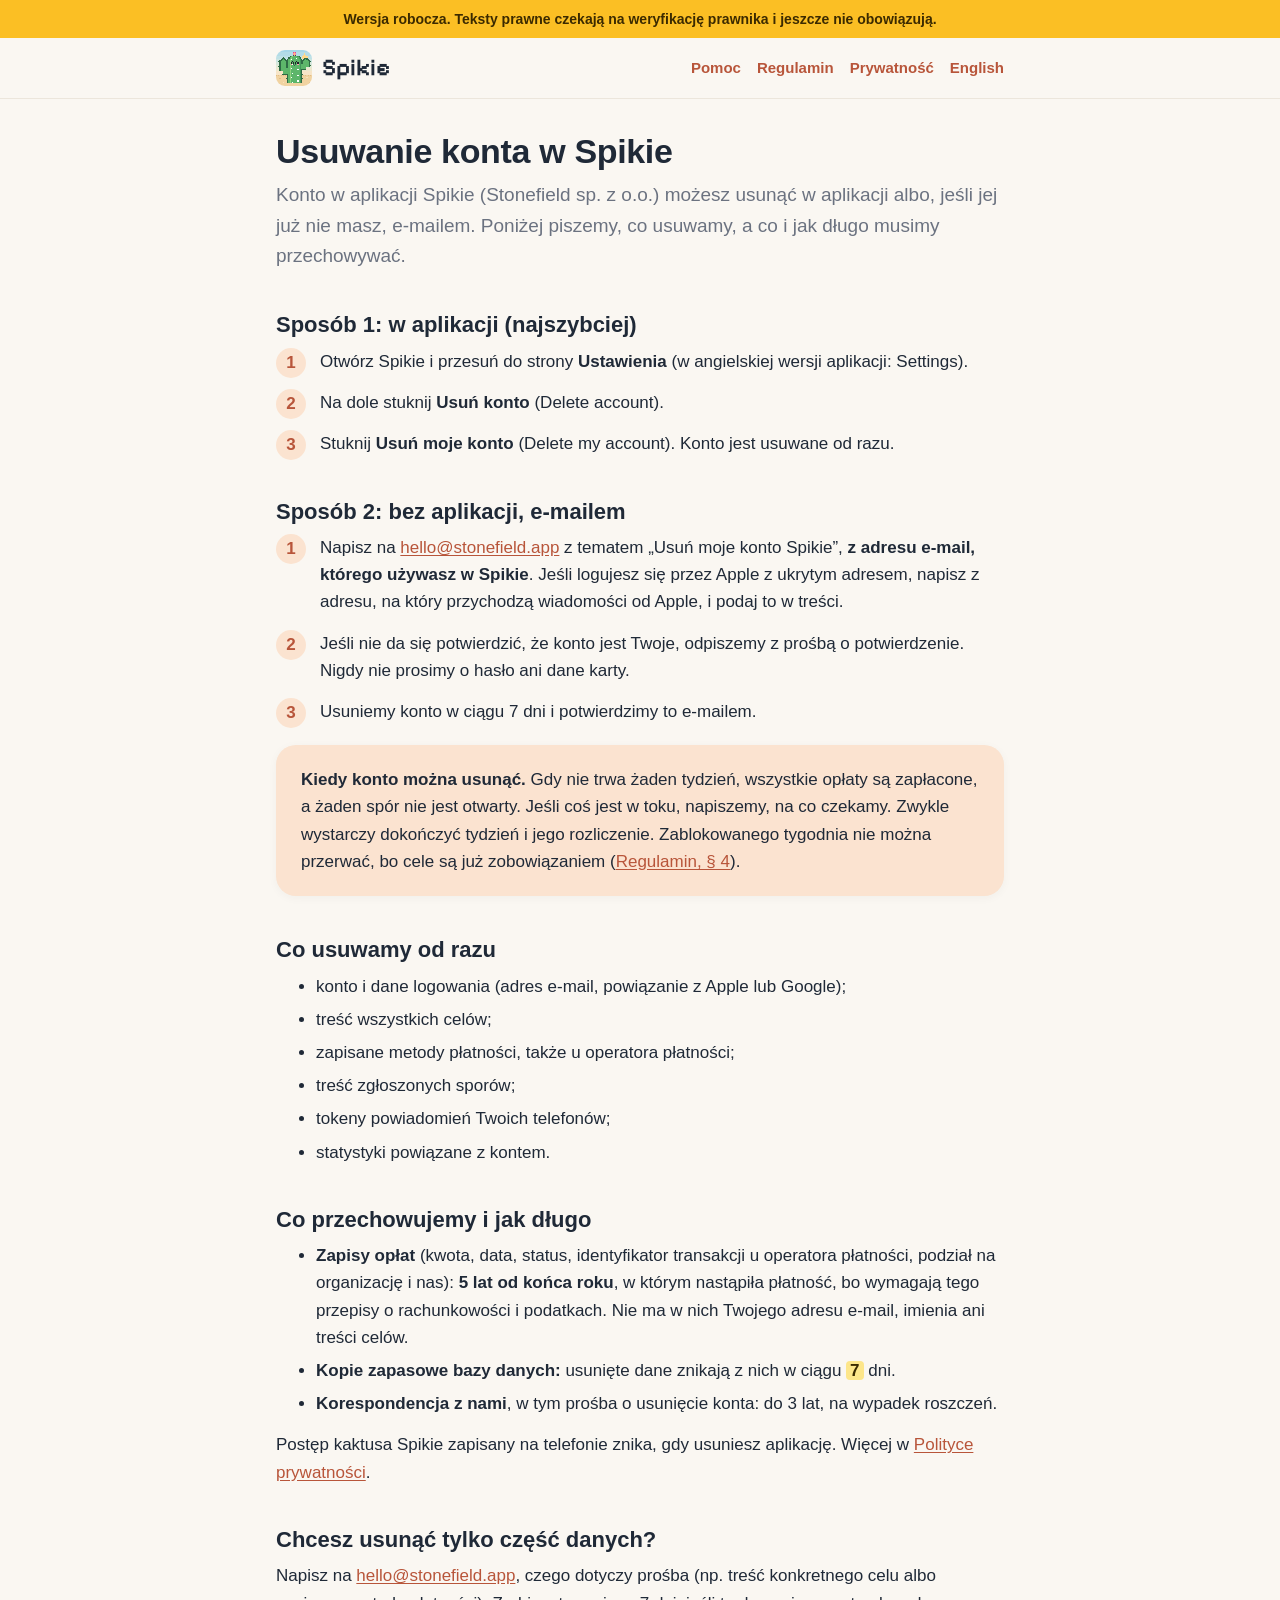
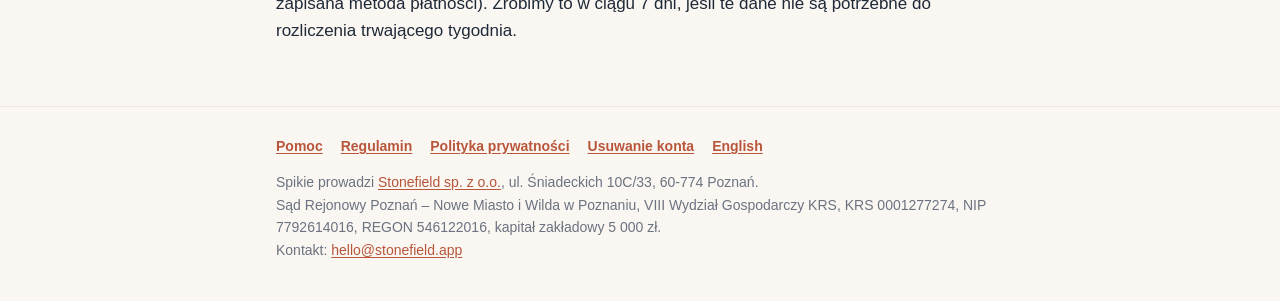
==== delete-account/index.html @ 09e52e98 "Update pages" ====
<!doctype html>
<html lang="pl">
<head>
<meta charset="utf-8">
<meta name="viewport" content="width=device-width, initial-scale=1">
<meta name="robots" content="noindex">
<title>Usuwanie konta · Spikie</title>
<meta name="description" content="Jak usunąć konto Spikie, także bez aplikacji, oraz które dane usuwamy, a które i jak długo przechowujemy.">
<link rel="icon" href="/assets/favicon.png">
<link rel="apple-touch-icon" href="/assets/apple-touch-icon.png">
<link rel="stylesheet" href="/assets/site.css">
</head>
<body>
<a class="skip" href="#main">Przejdź do treści</a>
<div class="draft">Wersja robocza. Teksty prawne czekają na weryfikację prawnika i jeszcze nie obowiązują.</div>
<header class="site-header">
  <div class="wrap">
    <a class="brand" href="/"><img src="/assets/spikie.png" alt="" width="36" height="36"><span>Spikie</span></a>
    <nav aria-label="Menu">
      <a href="/support/">Pomoc</a>
      <a href="/terms/">Regulamin</a>
      <a href="/privacy/">Prywatność</a>
      <a href="/en/delete-account/" lang="en" hreflang="en">English</a>
    </nav>
  </div>
</header>

<main id="main" class="wrap">
  <h1>Usuwanie konta w Spikie</h1>
  <p class="lead">Konto w aplikacji Spikie (Stonefield sp. z o.o.) możesz usunąć w aplikacji albo, jeśli jej już nie
    masz, e-mailem. Poniżej piszemy, co usuwamy, a co i jak długo musimy przechowywać.</p>

  <h2>Sposób 1: w aplikacji (najszybciej)</h2>
  <ol class="steps">
    <li>Otwórz Spikie i przesuń do strony <strong>Ustawienia</strong> (w angielskiej wersji aplikacji: Settings).</li>
    <li>Na dole stuknij <strong>Usuń konto</strong> (Delete account).</li>
    <li>Stuknij <strong>Usuń moje konto</strong> (Delete my account). Konto jest usuwane od razu.</li>
  </ol>

  <h2>Sposób 2: bez aplikacji, e-mailem</h2>
  <ol class="steps">
    <li>Napisz na <a href="mailto:hello@stonefield.app?subject=Usu%C5%84%20moje%20konto%20Spikie">hello@stonefield.app</a>
      z tematem „Usuń moje konto Spikie”, <strong>z adresu e-mail, którego używasz w Spikie</strong>. Jeśli logujesz się
      przez Apple z ukrytym adresem, napisz z adresu, na który przychodzą wiadomości od Apple, i podaj to w treści.</li>
    <li>Jeśli nie da się potwierdzić, że konto jest Twoje, odpiszemy z prośbą o potwierdzenie. Nigdy nie prosimy o
      hasło ani dane karty.</li>
    <li>Usuniemy konto w ciągu 7 dni i potwierdzimy to e-mailem.</li>
  </ol>

  <div class="card tint">
    <p><strong>Kiedy konto można usunąć.</strong> Gdy nie trwa żaden tydzień, wszystkie opłaty są zapłacone, a żaden
      spór nie jest otwarty. Jeśli coś jest w toku, napiszemy, na co czekamy. Zwykle wystarczy dokończyć tydzień i jego
      rozliczenie. Zablokowanego tygodnia nie można przerwać, bo cele są już zobowiązaniem
      (<a href="/terms/#tydzien">Regulamin, § 4</a>).</p>
  </div>

  <h2>Co usuwamy od razu</h2>
  <ul>
    <li>konto i dane logowania (adres e-mail, powiązanie z Apple lub Google);</li>
    <li>treść wszystkich celów;</li>
    <li>zapisane metody płatności, także u operatora płatności;</li>
    <li>treść zgłoszonych sporów;</li>
    <li>tokeny powiadomień Twoich telefonów;</li>
    <li>statystyki powiązane z kontem.</li>
  </ul>

  <h2>Co przechowujemy i jak długo</h2>
  <ul>
    <li><strong>Zapisy opłat</strong> (kwota, data, status, identyfikator transakcji u operatora płatności, podział na
      organizację i nas): <strong>5 lat od końca roku</strong>, w którym nastąpiła płatność, bo wymagają tego przepisy
      o rachunkowości i podatkach. Nie ma w nich Twojego adresu e-mail, imienia ani treści celów.</li>
    <li><strong>Kopie zapasowe bazy danych:</strong> usunięte dane znikają z nich w ciągu <mark class="todo">7</mark> dni.</li>
    <li><strong>Korespondencja z nami</strong>, w tym prośba o usunięcie konta: do 3 lat, na wypadek roszczeń.</li>
  </ul>
  <p>Postęp kaktusa Spikie zapisany na telefonie znika, gdy usuniesz aplikację. Więcej w
    <a href="/privacy/#okres">Polityce prywatności</a>.</p>

  <h2>Chcesz usunąć tylko część danych?</h2>
  <p>Napisz na <a href="mailto:hello@stonefield.app">hello@stonefield.app</a>, czego dotyczy prośba (np. treść
    konkretnego celu albo zapisana metoda płatności). Zrobimy to w ciągu 7 dni, jeśli te dane nie są potrzebne do
    rozliczenia trwającego tygodnia.</p>
</main>

<footer class="site-footer">
  <div class="wrap">
    <div class="links">
      <a href="/support/">Pomoc</a>
      <a href="/terms/">Regulamin</a>
      <a href="/privacy/">Polityka prywatności</a>
      <a href="/delete-account/">Usuwanie konta</a>
      <a href="/en/delete-account/" lang="en" hreflang="en">English</a>
    </div>
    <address>
      Spikie prowadzi <a href="https://stonefield.app/">Stonefield sp. z o.o.</a>, ul. Śniadeckich 10C/33, 60-774 Poznań.<br>
      Sąd Rejonowy Poznań – Nowe Miasto i Wilda w Poznaniu, VIII Wydział Gospodarczy KRS, KRS 0001277274,
      NIP 7792614016, REGON 546122016, kapitał zakładowy 5 000 zł.<br>
      Kontakt: <a href="mailto:hello@stonefield.app">hello@stonefield.app</a>
    </address>
  </div>
</footer>
</body>
</html>
---- assets/site.css ----
/* Spikie website. Colours and shapes follow the app's "Soft & Friendly" tokens (docs/spec.md). Light only, like
   the app. No web fonts except the pixel wordmark, which is served from here (never from Google, so no visitor
   data leaves the site). */

@font-face {
  font-family: "Pixelify Sans";
  src: url("/assets/PixelifySans-SemiBold.ttf") format("truetype");
  font-weight: 600;
  font-display: swap;
}

:root {
  --bg: #FAF7F2;
  --card: #FFFFFF;
  --text: #1F2937;
  --text-2: #6B7280;
  --border: #ECE6DC;
  --primary: #E07A5F;
  --button: #B8553A;
  --peach: #FBE3D0;
  --success: #2E7D5B;
  --success-tint: #DDEFE6;
  --warning: #FBBF24;
  --radius: 20px;
  --font: -apple-system, BlinkMacSystemFont, "Segoe UI", Roboto, Inter, "Helvetica Neue", Arial, sans-serif;
  color-scheme: light;
}

* { box-sizing: border-box; }

html { -webkit-text-size-adjust: 100%; }

body {
  margin: 0;
  background: var(--bg);
  color: var(--text);
  font: 400 17px/1.6 var(--font);
}

a { color: var(--button); text-underline-offset: 2px; }
a:hover { text-decoration-thickness: 2px; }
:focus-visible { outline: 3px solid var(--primary); outline-offset: 2px; border-radius: 4px; }

.skip { position: absolute; left: -9999px; }
.skip:focus { left: 16px; top: 8px; background: var(--card); padding: 8px 12px; z-index: 10; }

.wrap { max-width: 760px; margin: 0 auto; padding: 0 16px; }

/* Header */
.site-header { border-bottom: 1px solid var(--border); background: var(--bg); }
.site-header .wrap { display: flex; align-items: center; gap: 16px; flex-wrap: wrap; padding-top: 12px; padding-bottom: 12px; }
.brand { display: flex; align-items: center; gap: 10px; text-decoration: none; color: var(--text); margin-right: auto; }
.brand img { width: 36px; height: 36px; border-radius: 9px; image-rendering: pixelated; }
.brand span { font: 600 24px/1 "Pixelify Sans", var(--font); }
.site-header nav { display: flex; gap: 4px 16px; flex-wrap: wrap; font-size: 15px; font-weight: 600; }
.site-header nav a { text-decoration: none; }
.site-header nav a[aria-current="page"] { color: var(--text); }

/* Draft banner: removed before launch (scripts/check-site.py --release fails while it's there) */
.draft { background: var(--warning); color: #3B2A00; font-size: 14px; font-weight: 600; text-align: center; padding: 8px 16px; }

main.wrap { padding-top: 32px; padding-bottom: 48px; }
h1 { font-size: 34px; line-height: 1.2; margin: 0 0 8px; letter-spacing: -0.01em; }
h2 { font-size: 22px; line-height: 1.3; margin: 40px 0 8px; }
h3 { font-size: 18px; margin: 24px 0 4px; }
p, ul, ol { margin: 0 0 14px; }
li { margin-bottom: 6px; }
.lead { font-size: 19px; color: var(--text-2); }
.meta { font-size: 14px; color: var(--text-2); }

.card { background: var(--card); border: 1px solid var(--border); border-radius: var(--radius); padding: 20px 24px; margin: 20px 0; box-shadow: 0 2px 10px rgba(31, 41, 55, 0.04); }
.card > :last-child { margin-bottom: 0; }
.card h2.first { margin-top: 0; }
.card.tint { background: var(--peach); border-color: transparent; }
.card.ok { background: var(--success-tint); border-color: transparent; }

.button { display: inline-block; background: var(--button); color: #fff; font-weight: 600; text-decoration: none; border-radius: 999px; padding: 12px 22px; }
.button:hover { background: #9E4630; }

table { width: 100%; border-collapse: collapse; font-size: 15px; margin: 0 0 16px; }
th, td { text-align: left; vertical-align: top; padding: 8px 10px; border-bottom: 1px solid var(--border); }
th { font-weight: 600; background: #F4EFE7; }
.table-scroll { overflow-x: auto; }

/* Home */
.hero { display: flex; gap: 24px; align-items: center; }
.hero img { width: 120px; height: 120px; border-radius: 28px; image-rendering: pixelated; flex: none; }
.steps { counter-reset: step; list-style: none; padding: 0; }
.steps li { counter-increment: step; position: relative; padding-left: 44px; margin-bottom: 14px; }
.steps li::before { content: counter(step); position: absolute; left: 0; top: 0; width: 30px; height: 30px; border-radius: 50%; background: var(--peach); color: var(--button); font-weight: 700; text-align: center; line-height: 30px; }

/* Legal documents */
.toc { font-size: 15px; }
.toc ol { padding-left: 22px; margin: 0; }
.legal-doc h2 { scroll-margin-top: 16px; }
.legal-doc ol ol { list-style: lower-alpha; }

/* Questions */
details { background: var(--card); border: 1px solid var(--border); border-radius: 14px; padding: 12px 18px; margin: 10px 0; }
details > summary { font-weight: 600; cursor: pointer; }
details[open] > summary { margin-bottom: 8px; }

/* Notes for the lawyer (Polish pages only, removed before launch) */
.lawyer { border-left: 4px solid #C2410C; background: #FFF4E5; border-radius: 0 12px 12px 0; padding: 10px 14px; margin: 12px 0; font-size: 14px; line-height: 1.5; }
.lawyer::before { content: "⚖ Do weryfikacji prawnika"; display: block; font-weight: 700; color: #9A3412; }
.lawyer[data-level="high"] { border-left-color: #B91C1C; background: #FDECEC; }
.lawyer[data-level="high"]::before { content: "⚖ Do weryfikacji prawnika: pilne"; color: #991B1B; }
.lawyer > :last-child { margin-bottom: 0; }

/* Missing facts, filled in before launch */
mark.todo { background: #FDE68A; color: #3B2A00; padding: 0 4px; border-radius: 4px; font-weight: 600; }

/* Footer */
.site-footer { border-top: 1px solid var(--border); padding: 28px 0 40px; font-size: 14px; color: var(--text-2); }
.site-footer .links { display: flex; flex-wrap: wrap; gap: 6px 18px; margin-bottom: 14px; font-weight: 600; }
.site-footer address { font-style: normal; }

@media (max-width: 560px) {
  body { font-size: 16px; }
  h1 { font-size: 28px; }
  .hero { flex-direction: column; align-items: flex-start; }
  .hero img { width: 88px; height: 88px; border-radius: 22px; }
  th, td { padding: 6px; }
}

@media print {
  .site-header nav, .skip, .site-footer .links { display: none; }
  body { background: #fff; font-size: 11pt; }
  .card, details { box-shadow: none; break-inside: avoid; }
  details { border: none; padding: 0; }
  a[href^="http"]::after, a[href^="mailto"]::after { content: " (" attr(href) ")"; font-size: 9pt; color: #555; }
}
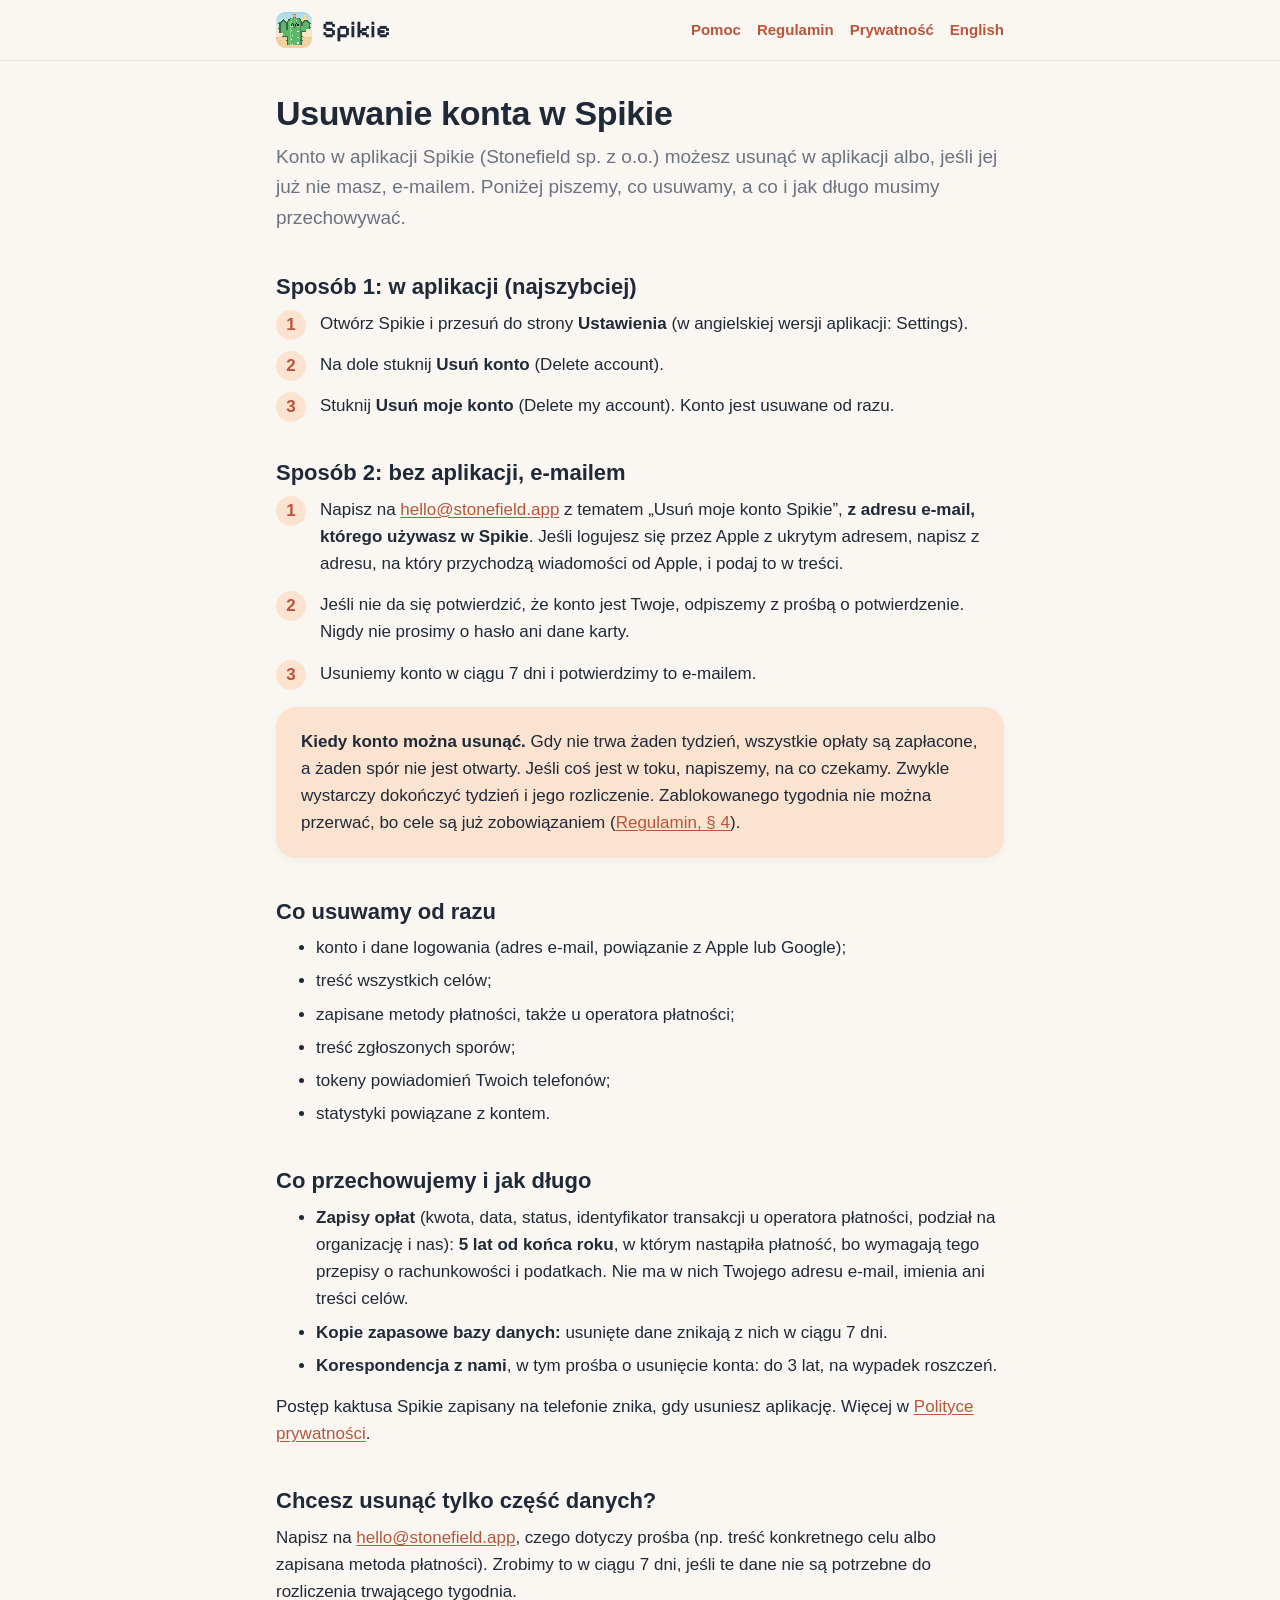
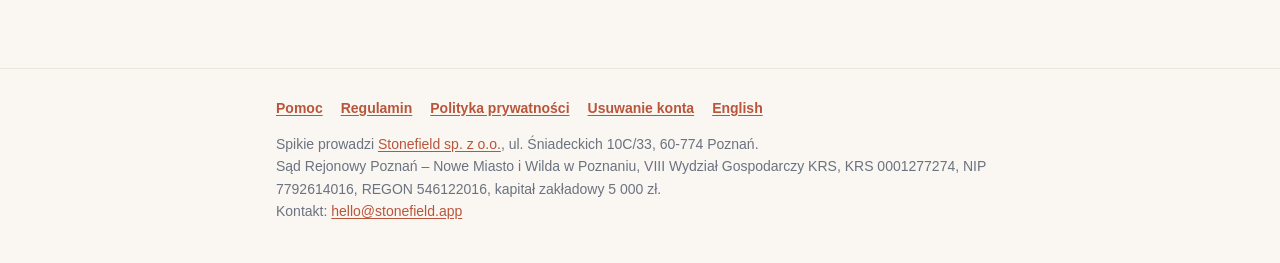
==== commit ae481a9e: "Publish legal texts v1.0 (best effort): fill all TODOs, drop draft banners - effective 25 Nov 2026, " ====
--- a/delete-account/index.html
+++ b/delete-account/index.html
@@ -12,7 +12,6 @@
 </head>
 <body>
 <a class="skip" href="#main">Przejdź do treści</a>
-<div class="draft">Wersja robocza. Teksty prawne czekają na weryfikację prawnika i jeszcze nie obowiązują.</div>
 <header class="site-header">
   <div class="wrap">
     <a class="brand" href="/"><img src="/assets/spikie.png" alt="" width="36" height="36"><span>Spikie</span></a>
@@ -69,7 +68,7 @@
     <li><strong>Zapisy opłat</strong> (kwota, data, status, identyfikator transakcji u operatora płatności, podział na
       organizację i nas): <strong>5 lat od końca roku</strong>, w którym nastąpiła płatność, bo wymagają tego przepisy
       o rachunkowości i podatkach. Nie ma w nich Twojego adresu e-mail, imienia ani treści celów.</li>
-    <li><strong>Kopie zapasowe bazy danych:</strong> usunięte dane znikają z nich w ciągu <mark class="todo">7</mark> dni.</li>
+    <li><strong>Kopie zapasowe bazy danych:</strong> usunięte dane znikają z nich w ciągu 7 dni.</li>
     <li><strong>Korespondencja z nami</strong>, w tym prośba o usunięcie konta: do 3 lat, na wypadek roszczeń.</li>
   </ul>
   <p>Postęp kaktusa Spikie zapisany na telefonie znika, gdy usuniesz aplikację. Więcej w
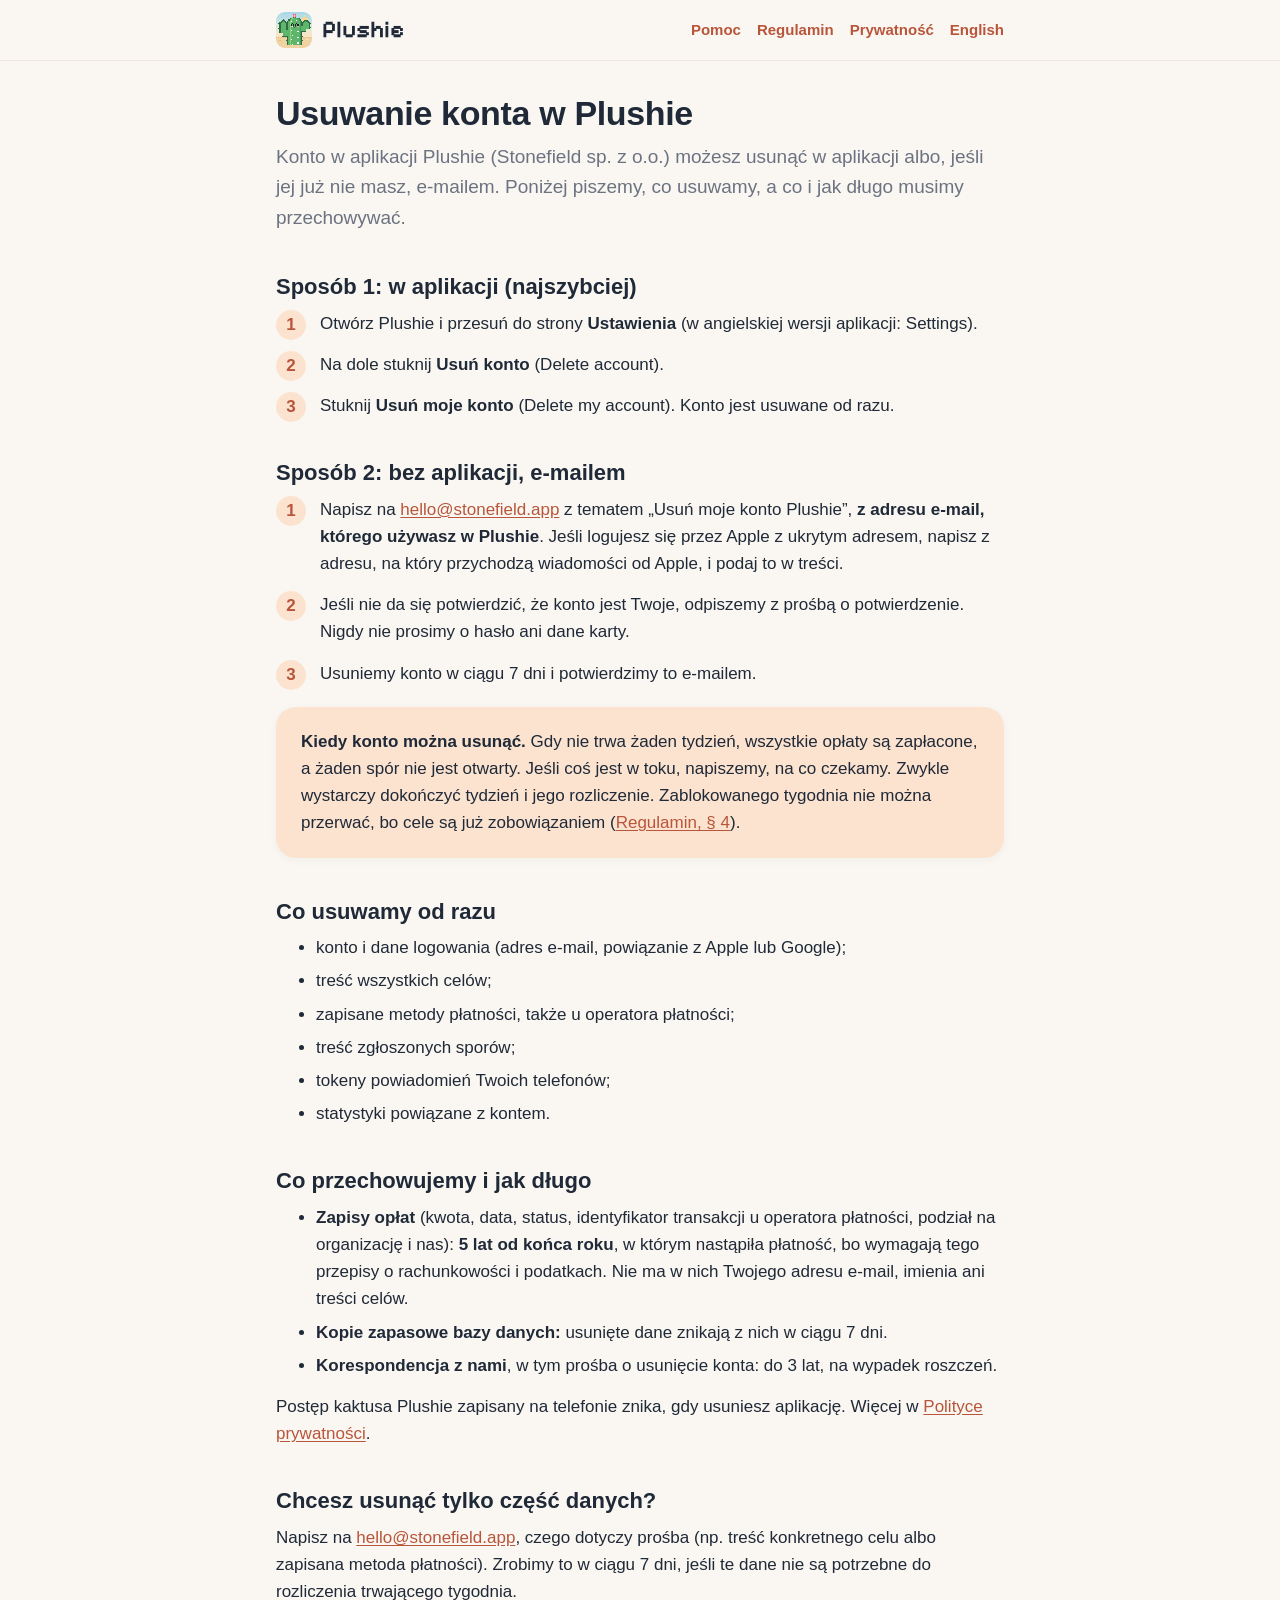
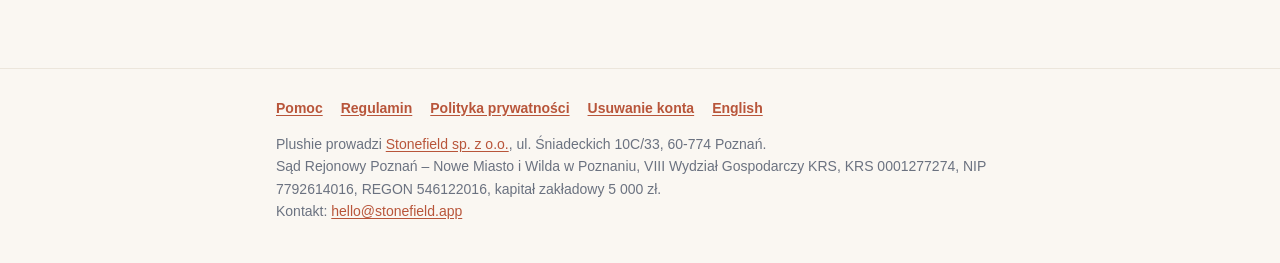
==== commit f5f97084: "Rename Spikie to Plushie (site copy, CNAME -> plushie.stonefield.app, plushie.png) Generated by Mist" ====
--- a/delete-account/index.html
+++ b/delete-account/index.html
@@ -4,8 +4,8 @@
 <meta charset="utf-8">
 <meta name="viewport" content="width=device-width, initial-scale=1">
 <meta name="robots" content="noindex">
-<title>Usuwanie konta · Spikie</title>
-<meta name="description" content="Jak usunąć konto Spikie, także bez aplikacji, oraz które dane usuwamy, a które i jak długo przechowujemy.">
+<title>Usuwanie konta · Plushie</title>
+<meta name="description" content="Jak usunąć konto Plushie, także bez aplikacji, oraz które dane usuwamy, a które i jak długo przechowujemy.">
 <link rel="icon" href="/assets/favicon.png">
 <link rel="apple-touch-icon" href="/assets/apple-touch-icon.png">
 <link rel="stylesheet" href="/assets/site.css">
@@ -14,7 +14,7 @@
 <a class="skip" href="#main">Przejdź do treści</a>
 <header class="site-header">
   <div class="wrap">
-    <a class="brand" href="/"><img src="/assets/spikie.png" alt="" width="36" height="36"><span>Spikie</span></a>
+    <a class="brand" href="/"><img src="/assets/plushie.png" alt="" width="36" height="36"><span>Plushie</span></a>
     <nav aria-label="Menu">
       <a href="/support/">Pomoc</a>
       <a href="/terms/">Regulamin</a>
@@ -25,21 +25,21 @@
 </header>
 
 <main id="main" class="wrap">
-  <h1>Usuwanie konta w Spikie</h1>
-  <p class="lead">Konto w aplikacji Spikie (Stonefield sp. z o.o.) możesz usunąć w aplikacji albo, jeśli jej już nie
+  <h1>Usuwanie konta w Plushie</h1>
+  <p class="lead">Konto w aplikacji Plushie (Stonefield sp. z o.o.) możesz usunąć w aplikacji albo, jeśli jej już nie
     masz, e-mailem. Poniżej piszemy, co usuwamy, a co i jak długo musimy przechowywać.</p>
 
   <h2>Sposób 1: w aplikacji (najszybciej)</h2>
   <ol class="steps">
-    <li>Otwórz Spikie i przesuń do strony <strong>Ustawienia</strong> (w angielskiej wersji aplikacji: Settings).</li>
+    <li>Otwórz Plushie i przesuń do strony <strong>Ustawienia</strong> (w angielskiej wersji aplikacji: Settings).</li>
     <li>Na dole stuknij <strong>Usuń konto</strong> (Delete account).</li>
     <li>Stuknij <strong>Usuń moje konto</strong> (Delete my account). Konto jest usuwane od razu.</li>
   </ol>
 
   <h2>Sposób 2: bez aplikacji, e-mailem</h2>
   <ol class="steps">
-    <li>Napisz na <a href="mailto:hello@stonefield.app?subject=Usu%C5%84%20moje%20konto%20Spikie">hello@stonefield.app</a>
-      z tematem „Usuń moje konto Spikie”, <strong>z adresu e-mail, którego używasz w Spikie</strong>. Jeśli logujesz się
+    <li>Napisz na <a href="mailto:hello@stonefield.app?subject=Usu%C5%84%20moje%20konto%20Plushie">hello@stonefield.app</a>
+      z tematem „Usuń moje konto Plushie”, <strong>z adresu e-mail, którego używasz w Plushie</strong>. Jeśli logujesz się
       przez Apple z ukrytym adresem, napisz z adresu, na który przychodzą wiadomości od Apple, i podaj to w treści.</li>
     <li>Jeśli nie da się potwierdzić, że konto jest Twoje, odpiszemy z prośbą o potwierdzenie. Nigdy nie prosimy o
       hasło ani dane karty.</li>
@@ -71,7 +71,7 @@
     <li><strong>Kopie zapasowe bazy danych:</strong> usunięte dane znikają z nich w ciągu 7 dni.</li>
     <li><strong>Korespondencja z nami</strong>, w tym prośba o usunięcie konta: do 3 lat, na wypadek roszczeń.</li>
   </ul>
-  <p>Postęp kaktusa Spikie zapisany na telefonie znika, gdy usuniesz aplikację. Więcej w
+  <p>Postęp kaktusa Plushie zapisany na telefonie znika, gdy usuniesz aplikację. Więcej w
     <a href="/privacy/#okres">Polityce prywatności</a>.</p>
 
   <h2>Chcesz usunąć tylko część danych?</h2>
@@ -90,7 +90,7 @@
       <a href="/en/delete-account/" lang="en" hreflang="en">English</a>
     </div>
     <address>
-      Spikie prowadzi <a href="https://stonefield.app/">Stonefield sp. z o.o.</a>, ul. Śniadeckich 10C/33, 60-774 Poznań.<br>
+      Plushie prowadzi <a href="https://stonefield.app/">Stonefield sp. z o.o.</a>, ul. Śniadeckich 10C/33, 60-774 Poznań.<br>
       Sąd Rejonowy Poznań – Nowe Miasto i Wilda w Poznaniu, VIII Wydział Gospodarczy KRS, KRS 0001277274,
       NIP 7792614016, REGON 546122016, kapitał zakładowy 5 000 zł.<br>
       Kontakt: <a href="mailto:hello@stonefield.app">hello@stonefield.app</a>
--- a/assets/site.css
+++ b/assets/site.css
@@ -1,4 +1,4 @@
-/* Spikie website. Colours and shapes follow the app's "Soft & Friendly" tokens (docs/spec.md). Light only, like
+/* Plushie website. Colours and shapes follow the app's "Soft & Friendly" tokens (docs/spec.md). Light only, like
    the app. No web fonts except the pixel wordmark, which is served from here (never from Google, so no visitor
    data leaves the site). */
 
